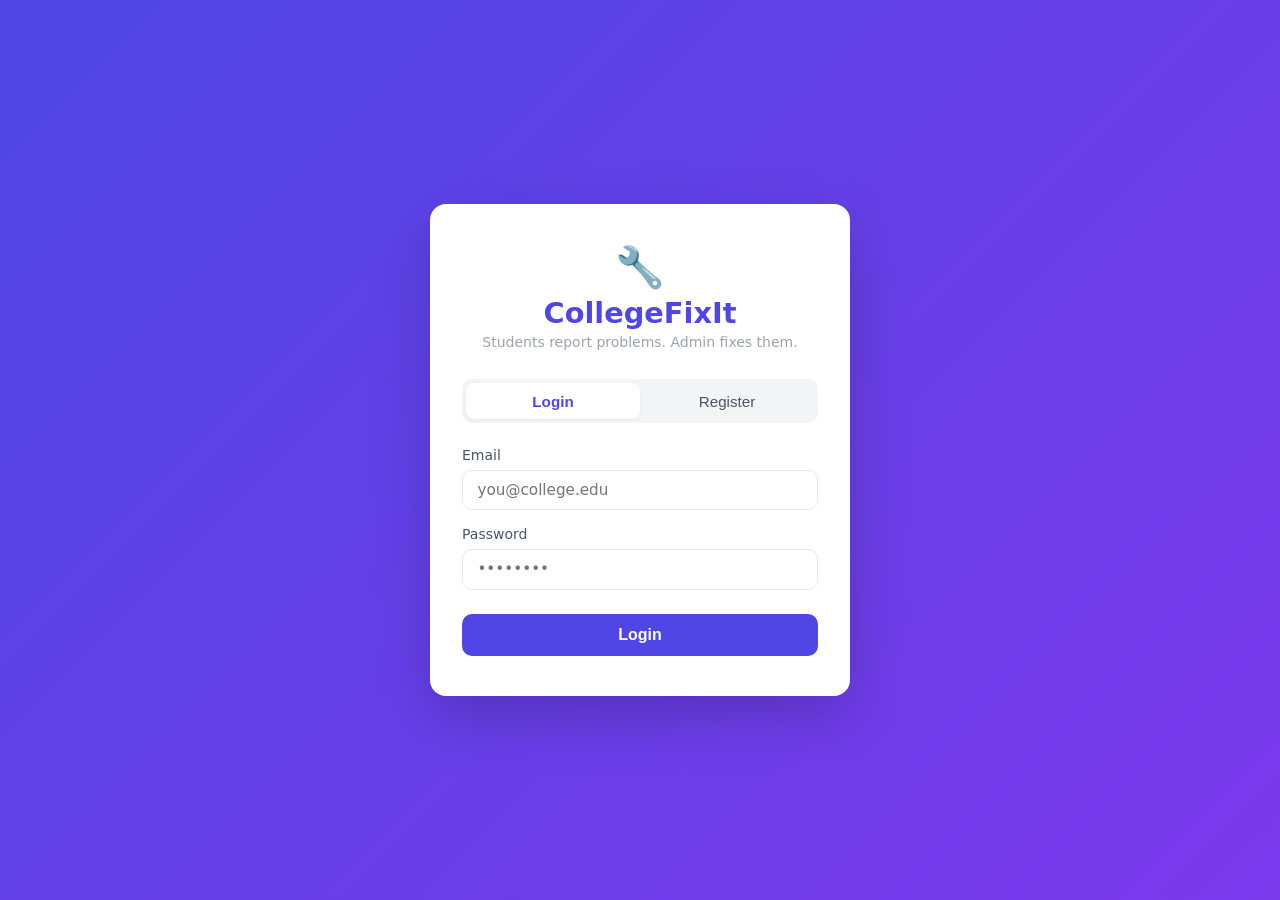
==== index.html @ cdc57f6c "feat: complete frontend for CollegeFixIt complaint tracker" ====
<!DOCTYPE html>
<html lang="en">
<head>
  <meta charset="UTF-8" />
  <meta name="viewport" content="width=device-width, initial-scale=1.0"/>
  <title>CollegeFixIt — Login</title>
  <link rel="stylesheet" href="css/style.css" />
</head>
<body class="auth-page">

  <div class="auth-container">
    <div class="auth-logo">
      <span class="logo-icon">🔧</span>
      <h1>CollegeFixIt</h1>
      <p>Students report problems. Admin fixes them.</p>
    </div>

    <!-- Tab Toggle -->
    <div class="auth-tabs">
      <button class="tab-btn active" id="loginTab" onclick="showTab('login')">Login</button>
      <button class="tab-btn" id="registerTab" onclick="showTab('register')">Register</button>
    </div>

    <!-- Login Form -->
    <form class="auth-form" id="loginForm" onsubmit="handleLogin(event)">
      <div class="form-group">
        <label for="loginEmail">Email</label>
        <input type="email" id="loginEmail" placeholder="you@college.edu" required />
      </div>
      <div class="form-group">
        <label for="loginPassword">Password</label>
        <input type="password" id="loginPassword" placeholder="••••••••" required />
      </div>
      <div id="loginError" class="error-msg hidden"></div>
      <button type="submit" class="btn-primary" id="loginBtn">
        <span class="btn-text">Login</span>
        <span class="btn-loader hidden">⏳</span>
      </button>
    </form>

    <!-- Register Form -->
    <form class="auth-form hidden" id="registerForm" onsubmit="handleRegister(event)">
      <div class="form-group">
        <label for="regName">Full Name</label>
        <input type="text" id="regName" placeholder="John Doe" required />
      </div>
      <div class="form-group">
        <label for="regEmail">Email</label>
        <input type="email" id="regEmail" placeholder="you@college.edu" required />
      </div>
      <div class="form-group">
        <label for="regPassword">Password</label>
        <input type="password" id="regPassword" placeholder="••••••••" required minlength="6" />
      </div>
      <div class="form-group">
        <label for="regRole">Role</label>
        <select id="regRole" required>
          <option value="">-- Select Role --</option>
          <option value="student">Student</option>
          <option value="admin">Admin</option>
        </select>
      </div>
      <div id="registerError" class="error-msg hidden"></div>
      <div id="registerSuccess" class="success-msg hidden"></div>
      <button type="submit" class="btn-primary" id="registerBtn">
        <span class="btn-text">Create Account</span>
        <span class="btn-loader hidden">⏳</span>
      </button>
    </form>
  </div>

  <script src="js/api.js"></script>
  <script src="js/auth.js"></script>
</body>
</html>
---- css/style.css ----
/* =============================================
   CollegeFixIt — Global Styles
   ============================================= */

*, *::before, *::after {
  box-sizing: border-box;
  margin: 0;
  padding: 0;
}

:root {
  --primary:       #4f46e5;
  --primary-dark:  #3730a3;
  --primary-light: #e0e7ff;
  --success:       #16a34a;
  --success-light: #dcfce7;
  --warning:       #d97706;
  --warning-light: #fef3c7;
  --danger:        #dc2626;
  --danger-light:  #fee2e2;
  --info:          #0891b2;
  --info-light:    #cffafe;
  --gray-50:       #f9fafb;
  --gray-100:      #f3f4f6;
  --gray-200:      #e5e7eb;
  --gray-400:      #9ca3af;
  --gray-600:      #4b5563;
  --gray-800:      #1f2937;
  --white:         #ffffff;
  --radius:        10px;
  --shadow:        0 4px 24px rgba(0,0,0,0.08);
  --shadow-sm:     0 1px 4px rgba(0,0,0,0.06);
}

body {
  font-family: 'Segoe UI', system-ui, -apple-system, sans-serif;
  background: var(--gray-50);
  color: var(--gray-800);
  min-height: 100vh;
}

.hidden { display: none !important; }

/* =============================================
   AUTH PAGE
   ============================================= */

.auth-page {
  display: flex;
  align-items: center;
  justify-content: center;
  min-height: 100vh;
  background: linear-gradient(135deg, #4f46e5 0%, #7c3aed 100%);
  padding: 1rem;
}

.auth-container {
  background: var(--white);
  border-radius: 16px;
  padding: 2.5rem 2rem;
  width: 100%;
  max-width: 420px;
  box-shadow: 0 20px 60px rgba(0,0,0,0.2);
}

.auth-logo {
  text-align: center;
  margin-bottom: 1.8rem;
}

.auth-logo .logo-icon {
  font-size: 2.5rem;
}

.auth-logo h1 {
  font-size: 1.8rem;
  font-weight: 700;
  color: var(--primary);
  margin-top: 0.3rem;
}

.auth-logo p {
  color: var(--gray-400);
  font-size: 0.875rem;
  margin-top: 0.25rem;
}

/* Tabs */
.auth-tabs {
  display: flex;
  background: var(--gray-100);
  border-radius: var(--radius);
  padding: 4px;
  margin-bottom: 1.5rem;
}

.tab-btn {
  flex: 1;
  padding: 0.6rem;
  border: none;
  background: transparent;
  border-radius: 8px;
  font-size: 0.95rem;
  font-weight: 500;
  cursor: pointer;
  color: var(--gray-600);
  transition: all 0.2s;
}

.tab-btn.active {
  background: var(--white);
  color: var(--primary);
  box-shadow: var(--shadow-sm);
  font-weight: 600;
}

/* =============================================
   FORMS
   ============================================= */

.form-group {
  margin-bottom: 1rem;
}

.form-group label {
  display: block;
  font-size: 0.875rem;
  font-weight: 500;
  color: var(--gray-600);
  margin-bottom: 0.4rem;
}

.form-group input,
.form-group select,
.form-group textarea {
  width: 100%;
  padding: 0.65rem 0.9rem;
  border: 1.5px solid var(--gray-200);
  border-radius: var(--radius);
  font-size: 0.95rem;
  color: var(--gray-800);
  background: var(--white);
  transition: border-color 0.2s, box-shadow 0.2s;
  outline: none;
  font-family: inherit;
}

.form-group input:focus,
.form-group select:focus,
.form-group textarea:focus {
  border-color: var(--primary);
  box-shadow: 0 0 0 3px var(--primary-light);
}

.form-group textarea {
  resize: vertical;
  min-height: 80px;
}

/* Buttons */
.btn-primary {
  width: 100%;
  padding: 0.75rem;
  background: var(--primary);
  color: var(--white);
  border: none;
  border-radius: var(--radius);
  font-size: 1rem;
  font-weight: 600;
  cursor: pointer;
  transition: background 0.2s, transform 0.1s;
  margin-top: 0.5rem;
}

.btn-primary:hover  { background: var(--primary-dark); }
.btn-primary:active { transform: scale(0.98); }
.btn-primary:disabled { opacity: 0.6; cursor: not-allowed; }

.btn-secondary {
  padding: 0.65rem 1.2rem;
  background: var(--gray-100);
  color: var(--gray-800);
  border: 1.5px solid var(--gray-200);
  border-radius: var(--radius);
  font-size: 0.95rem;
  font-weight: 500;
  cursor: pointer;
  transition: background 0.2s;
}

.btn-secondary:hover { background: var(--gray-200); }

/* Messages */
.error-msg {
  background: var(--danger-light);
  color: var(--danger);
  border-radius: 8px;
  padding: 0.6rem 0.9rem;
  font-size: 0.875rem;
  margin-bottom: 0.75rem;
}

.success-msg {
  background: var(--success-light);
  color: var(--success);
  border-radius: 8px;
  padding: 0.6rem 0.9rem;
  font-size: 0.875rem;
  margin-bottom: 0.75rem;
}

/* =============================================
   NAVBAR
   ============================================= */

.navbar {
  background: var(--white);
  border-bottom: 1px solid var(--gray-200);
  padding: 0 2rem;
  height: 60px;
  display: flex;
  align-items: center;
  justify-content: space-between;
  position: sticky;
  top: 0;
  z-index: 100;
  box-shadow: var(--shadow-sm);
}

.nav-brand {
  font-size: 1.2rem;
  font-weight: 700;
  color: var(--primary);
  display: flex;
  align-items: center;
  gap: 0.4rem;
}

.nav-right {
  display: flex;
  align-items: center;
  gap: 0.75rem;
}

.nav-user {
  font-size: 0.9rem;
  color: var(--gray-600);
  font-weight: 500;
}

.nav-badge {
  background: var(--primary-light);
  color: var(--primary);
  padding: 0.2rem 0.7rem;
  border-radius: 999px;
  font-size: 0.78rem;
  font-weight: 600;
  text-transform: uppercase;
  letter-spacing: 0.05em;
}

.btn-logout {
  padding: 0.4rem 1rem;
  background: transparent;
  color: var(--danger);
  border: 1.5px solid var(--danger);
  border-radius: var(--radius);
  font-size: 0.875rem;
  font-weight: 500;
  cursor: pointer;
  transition: all 0.2s;
}

.btn-logout:hover {
  background: var(--danger-light);
}

/* =============================================
   DASHBOARD LAYOUT
   ============================================= */

.dashboard-page { background: var(--gray-50); }

.container {
  max-width: 1200px;
  margin: 0 auto;
  padding: 2rem 1.5rem;
}

.card {
  background: var(--white);
  border-radius: 14px;
  padding: 1.5rem;
  box-shadow: var(--shadow);
  margin-bottom: 1.5rem;
}

.card h2 {
  font-size: 1.1rem;
  font-weight: 600;
  color: var(--gray-800);
  margin-bottom: 1.2rem;
}

.section-header {
  display: flex;
  align-items: center;
  justify-content: space-between;
  margin-bottom: 1.2rem;
}

.section-header h2 { margin-bottom: 0; }

.btn-refresh {
  background: var(--gray-100);
  border: 1px solid var(--gray-200);
  color: var(--gray-600);
  padding: 0.35rem 0.8rem;
  border-radius: 8px;
  font-size: 0.85rem;
  cursor: pointer;
  transition: background 0.2s;
}

.btn-refresh:hover { background: var(--gray-200); }

/* =============================================
   STATS ROW
   ============================================= */

.stats-row {
  display: grid;
  grid-template-columns: repeat(auto-fit, minmax(160px, 1fr));
  gap: 1rem;
  margin-bottom: 1.5rem;
}

.stat-card {
  background: var(--white);
  border-radius: 14px;
  padding: 1.2rem 1.5rem;
  box-shadow: var(--shadow);
  display: flex;
  flex-direction: column;
  gap: 0.3rem;
}

.stat-card .stat-label {
  font-size: 0.8rem;
  color: var(--gray-400);
  font-weight: 500;
  text-transform: uppercase;
  letter-spacing: 0.05em;
}

.stat-card .stat-value {
  font-size: 2rem;
  font-weight: 700;
}

.stat-card.total   .stat-value { color: var(--primary); }
.stat-card.pending .stat-value { color: var(--warning); }
.stat-card.progress .stat-value { color: var(--info); }
.stat-card.resolved .stat-value { color: var(--success); }

/* =============================================
   ADMIN GRID
   ============================================= */

.admin-grid {
  display: grid;
  grid-template-columns: 320px 1fr;
  gap: 1.5rem;
  align-items: start;
}

@media (max-width: 900px) {
  .admin-grid { grid-template-columns: 1fr; }
}

.chart-card { position: sticky; top: 76px; }

.chart-wrap {
  position: relative;
  height: 260px;
  display: flex;
  align-items: center;
  justify-content: center;
}

/* =============================================
   TABLE
   ============================================= */

.table-wrap {
  overflow-x: auto;
}

table {
  width: 100%;
  border-collapse: collapse;
  font-size: 0.9rem;
}

thead tr {
  background: var(--gray-50);
  border-bottom: 2px solid var(--gray-200);
}

thead th {
  padding: 0.75rem 1rem;
  text-align: left;
  font-weight: 600;
  color: var(--gray-600);
  font-size: 0.8rem;
  text-transform: uppercase;
  letter-spacing: 0.04em;
  white-space: nowrap;
}

tbody tr {
  border-bottom: 1px solid var(--gray-100);
  transition: background 0.15s;
}

tbody tr:hover { background: var(--gray-50); }
tbody tr:last-child { border-bottom: none; }

tbody td {
  padding: 0.85rem 1rem;
  color: var(--gray-800);
  vertical-align: middle;
}

/* Status Badges */
.badge {
  display: inline-block;
  padding: 0.25rem 0.7rem;
  border-radius: 999px;
  font-size: 0.78rem;
  font-weight: 600;
  text-transform: uppercase;
  letter-spacing: 0.04em;
}

.badge-pending   { background: var(--warning-light); color: var(--warning); }
.badge-progress  { background: var(--info-light);    color: var(--info); }
.badge-resolved  { background: var(--success-light); color: var(--success); }

/* Change Status Button */
.btn-status {
  padding: 0.35rem 0.8rem;
  background: var(--primary-light);
  color: var(--primary);
  border: none;
  border-radius: 8px;
  font-size: 0.82rem;
  font-weight: 600;
  cursor: pointer;
  transition: background 0.2s;
  white-space: nowrap;
}

.btn-status:hover { background: #c7d2fe; }

/* =============================================
   LOADER
   ============================================= */

.loader-wrap {
  display: flex;
  justify-content: center;
  padding: 2rem;
}

.loader {
  width: 36px;
  height: 36px;
  border: 3px solid var(--gray-200);
  border-top-color: var(--primary);
  border-radius: 50%;
  animation: spin 0.7s linear infinite;
}

@keyframes spin { to { transform: rotate(360deg); } }

/* =============================================
   EMPTY STATE
   ============================================= */

.empty-state {
  text-align: center;
  padding: 2.5rem 1rem;
  color: var(--gray-400);
}

.empty-state span { font-size: 2.5rem; }
.empty-state p    { margin-top: 0.5rem; font-size: 0.95rem; }

/* =============================================
   MODAL
   ============================================= */

.modal-overlay {
  position: fixed;
  inset: 0;
  background: rgba(0,0,0,0.45);
  display: flex;
  align-items: center;
  justify-content: center;
  z-index: 999;
  padding: 1rem;
}

.modal {
  background: var(--white);
  border-radius: 14px;
  padding: 2rem;
  width: 100%;
  max-width: 380px;
  box-shadow: 0 20px 60px rgba(0,0,0,0.25);
}

.modal h3 {
  font-size: 1.15rem;
  font-weight: 700;
  margin-bottom: 0.5rem;
}

.modal p {
  color: var(--gray-600);
  font-size: 0.9rem;
  margin-bottom: 1.2rem;
}

.modal-actions {
  display: flex;
  gap: 0.75rem;
  justify-content: flex-end;
  margin-top: 1.2rem;
}

.modal-actions .btn-primary {
  width: auto;
  padding: 0.65rem 1.4rem;
  margin-top: 0;
}

/* =============================================
   RESPONSIVE
   ============================================= */

@media (max-width: 600px) {
  .navbar { padding: 0 1rem; }
  .container { padding: 1rem; }
  .card { padding: 1.2rem; }
  .nav-user { display: none; }
}
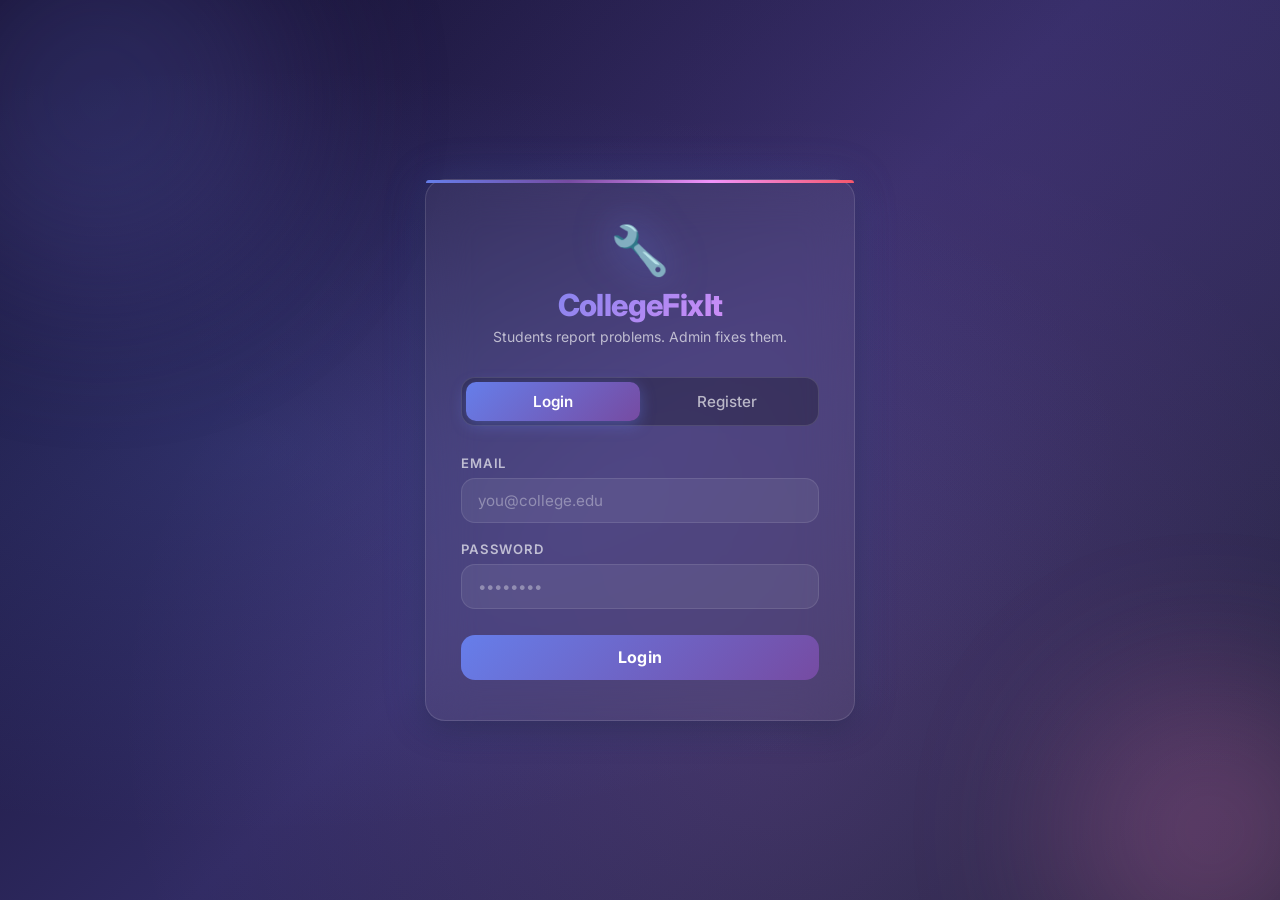
==== commit 570f7f2f: "style: gradient dark theme with glassmorphism UI" ====
--- a/index.html
+++ b/index.html
@@ -4,6 +4,9 @@
   <meta charset="UTF-8" />
   <meta name="viewport" content="width=device-width, initial-scale=1.0"/>
   <title>CollegeFixIt — Login</title>
+  <link rel="preconnect" href="https://fonts.googleapis.com" />
+  <link rel="preconnect" href="https://fonts.gstatic.com" crossorigin />
+  <link href="https://fonts.googleapis.com/css2?family=Inter:wght@400;500;600;700;800&display=swap" rel="stylesheet" />
   <link rel="stylesheet" href="css/style.css" />
 </head>
 <body class="auth-page">
--- a/css/style.css
+++ b/css/style.css
@@ -1,6 +1,8 @@
 /* =============================================
-   CollegeFixIt — Global Styles
-   ============================================= */
+   CollegeFixIt — Gradient Theme
+   ============================================= */
+
+@import url('https://fonts.googleapis.com/css2?family=Inter:wght@400;500;600;700;800&display=swap');
 
 *, *::before, *::after {
   box-sizing: border-box;
@@ -9,37 +11,99 @@
 }
 
 :root {
-  --primary:       #4f46e5;
-  --primary-dark:  #3730a3;
-  --primary-light: #e0e7ff;
-  --success:       #16a34a;
-  --success-light: #dcfce7;
-  --warning:       #d97706;
-  --warning-light: #fef3c7;
-  --danger:        #dc2626;
-  --danger-light:  #fee2e2;
-  --info:          #0891b2;
-  --info-light:    #cffafe;
-  --gray-50:       #f9fafb;
-  --gray-100:      #f3f4f6;
-  --gray-200:      #e5e7eb;
-  --gray-400:      #9ca3af;
-  --gray-600:      #4b5563;
-  --gray-800:      #1f2937;
-  --white:         #ffffff;
-  --radius:        10px;
-  --shadow:        0 4px 24px rgba(0,0,0,0.08);
-  --shadow-sm:     0 1px 4px rgba(0,0,0,0.06);
+  --grad-1:        #667eea;
+  --grad-2:        #764ba2;
+  --grad-3:        #f093fb;
+  --grad-4:        #f5576c;
+  --grad-5:        #4facfe;
+  --grad-6:        #00f2fe;
+
+  --primary:       #667eea;
+  --primary-dark:  #5a67d8;
+  --primary-light: rgba(102,126,234,0.15);
+
+  --success:       #48bb78;
+  --success-light: rgba(72,187,120,0.15);
+  --warning:       #ed8936;
+  --warning-light: rgba(237,137,54,0.15);
+  --danger:        #fc5c7d;
+  --danger-light:  rgba(252,92,125,0.15);
+  --info:          #4facfe;
+  --info-light:    rgba(79,172,254,0.15);
+
+  --dark:          #0f0c29;
+  --dark-2:        #1a1a2e;
+  --dark-3:        #16213e;
+  --card-bg:       rgba(255,255,255,0.07);
+  --card-border:   rgba(255,255,255,0.12);
+  --text-primary:  #ffffff;
+  --text-secondary:rgba(255,255,255,0.65);
+  --text-muted:    rgba(255,255,255,0.35);
+
+  --radius:        14px;
+  --radius-lg:     20px;
+  --shadow:        0 8px 32px rgba(0,0,0,0.3);
+  --shadow-glow:   0 0 40px rgba(102,126,234,0.25);
+  --transition:    all 0.25s cubic-bezier(0.4,0,0.2,1);
 }
 
 body {
-  font-family: 'Segoe UI', system-ui, -apple-system, sans-serif;
-  background: var(--gray-50);
-  color: var(--gray-800);
+  font-family: 'Inter', system-ui, sans-serif;
+  background: var(--dark);
+  color: var(--text-primary);
   min-height: 100vh;
 }
 
 .hidden { display: none !important; }
+
+/* ── Scrollbar ── */
+::-webkit-scrollbar { width: 6px; height: 6px; }
+::-webkit-scrollbar-track { background: transparent; }
+::-webkit-scrollbar-thumb { background: rgba(255,255,255,0.2); border-radius: 99px; }
+
+/* =============================================
+   ANIMATED BACKGROUND
+   ============================================= */
+
+.auth-page,
+.dashboard-page {
+  background:
+    radial-gradient(ellipse at 20% 50%, rgba(102,126,234,0.18) 0%, transparent 60%),
+    radial-gradient(ellipse at 80% 20%, rgba(118,75,162,0.18) 0%, transparent 60%),
+    radial-gradient(ellipse at 60% 80%, rgba(240,147,251,0.12) 0%, transparent 60%),
+    linear-gradient(135deg, #0f0c29 0%, #302b63 50%, #24243e 100%);
+  min-height: 100vh;
+}
+
+/* Floating orbs */
+.auth-page::before,
+.auth-page::after {
+  content: '';
+  position: fixed;
+  border-radius: 50%;
+  filter: blur(80px);
+  opacity: 0.25;
+  pointer-events: none;
+  animation: float 8s ease-in-out infinite;
+}
+
+.auth-page::before {
+  width: 400px; height: 400px;
+  background: radial-gradient(circle, #667eea, #764ba2);
+  top: -100px; left: -100px;
+}
+
+.auth-page::after {
+  width: 300px; height: 300px;
+  background: radial-gradient(circle, #f093fb, #f5576c);
+  bottom: -80px; right: -80px;
+  animation-delay: -4s;
+}
+
+@keyframes float {
+  0%, 100% { transform: translateY(0) scale(1); }
+  50%       { transform: translateY(-30px) scale(1.05); }
+}
 
 /* =============================================
    AUTH PAGE
@@ -49,69 +113,97 @@
   display: flex;
   align-items: center;
   justify-content: center;
-  min-height: 100vh;
-  background: linear-gradient(135deg, #4f46e5 0%, #7c3aed 100%);
-  padding: 1rem;
+  padding: 1.5rem;
+  position: relative;
 }
 
 .auth-container {
-  background: var(--white);
-  border-radius: 16px;
-  padding: 2.5rem 2rem;
+  background: rgba(255,255,255,0.06);
+  backdrop-filter: blur(24px);
+  -webkit-backdrop-filter: blur(24px);
+  border: 1px solid rgba(255,255,255,0.12);
+  border-radius: var(--radius-lg);
+  padding: 2.5rem 2.2rem;
   width: 100%;
-  max-width: 420px;
-  box-shadow: 0 20px 60px rgba(0,0,0,0.2);
+  max-width: 430px;
+  box-shadow: var(--shadow), var(--shadow-glow);
+  position: relative;
+  z-index: 1;
+}
+
+/* Gradient top border accent */
+.auth-container::before {
+  content: '';
+  position: absolute;
+  top: 0; left: 0; right: 0;
+  height: 3px;
+  background: linear-gradient(90deg, #667eea, #764ba2, #f093fb, #f5576c);
+  border-radius: var(--radius-lg) var(--radius-lg) 0 0;
 }
 
 .auth-logo {
   text-align: center;
-  margin-bottom: 1.8rem;
+  margin-bottom: 2rem;
 }
 
 .auth-logo .logo-icon {
-  font-size: 2.5rem;
+  font-size: 3rem;
+  display: block;
+  filter: drop-shadow(0 0 20px rgba(102,126,234,0.6));
+  animation: pulse-glow 3s ease-in-out infinite;
+}
+
+@keyframes pulse-glow {
+  0%, 100% { filter: drop-shadow(0 0 20px rgba(102,126,234,0.6)); }
+  50%       { filter: drop-shadow(0 0 35px rgba(240,147,251,0.8)); }
 }
 
 .auth-logo h1 {
-  font-size: 1.8rem;
-  font-weight: 700;
-  color: var(--primary);
+  font-size: 1.9rem;
+  font-weight: 800;
+  background: linear-gradient(135deg, #667eea, #f093fb);
+  -webkit-background-clip: text;
+  -webkit-text-fill-color: transparent;
+  background-clip: text;
+  margin-top: 0.5rem;
+  letter-spacing: -0.02em;
+}
+
+.auth-logo p {
+  color: var(--text-secondary);
+  font-size: 0.875rem;
   margin-top: 0.3rem;
-}
-
-.auth-logo p {
-  color: var(--gray-400);
-  font-size: 0.875rem;
-  margin-top: 0.25rem;
 }
 
 /* Tabs */
 .auth-tabs {
   display: flex;
-  background: var(--gray-100);
+  background: rgba(0,0,0,0.25);
+  border: 1px solid var(--card-border);
   border-radius: var(--radius);
   padding: 4px;
-  margin-bottom: 1.5rem;
+  margin-bottom: 1.8rem;
 }
 
 .tab-btn {
   flex: 1;
-  padding: 0.6rem;
+  padding: 0.65rem;
   border: none;
   background: transparent;
-  border-radius: 8px;
+  border-radius: 10px;
   font-size: 0.95rem;
   font-weight: 500;
   cursor: pointer;
-  color: var(--gray-600);
-  transition: all 0.2s;
+  color: var(--text-secondary);
+  transition: var(--transition);
+  font-family: inherit;
 }
 
 .tab-btn.active {
-  background: var(--white);
-  color: var(--primary);
-  box-shadow: var(--shadow-sm);
+  background: linear-gradient(135deg, #667eea, #764ba2);
+  color: #fff;
   font-weight: 600;
+  box-shadow: 0 4px 15px rgba(102,126,234,0.4);
 }
 
 /* =============================================
@@ -119,92 +211,129 @@
    ============================================= */
 
 .form-group {
-  margin-bottom: 1rem;
+  margin-bottom: 1.1rem;
 }
 
 .form-group label {
   display: block;
-  font-size: 0.875rem;
-  font-weight: 500;
-  color: var(--gray-600);
-  margin-bottom: 0.4rem;
+  font-size: 0.82rem;
+  font-weight: 600;
+  color: var(--text-secondary);
+  margin-bottom: 0.45rem;
+  text-transform: uppercase;
+  letter-spacing: 0.06em;
 }
 
 .form-group input,
 .form-group select,
 .form-group textarea {
   width: 100%;
-  padding: 0.65rem 0.9rem;
-  border: 1.5px solid var(--gray-200);
+  padding: 0.75rem 1rem;
+  background: rgba(255,255,255,0.07);
+  border: 1.5px solid rgba(255,255,255,0.1);
   border-radius: var(--radius);
   font-size: 0.95rem;
-  color: var(--gray-800);
-  background: var(--white);
-  transition: border-color 0.2s, box-shadow 0.2s;
+  color: var(--text-primary);
+  transition: var(--transition);
   outline: none;
   font-family: inherit;
+}
+
+.form-group input::placeholder,
+.form-group textarea::placeholder {
+  color: var(--text-muted);
+}
+
+.form-group select option {
+  background: #302b63;
+  color: #fff;
 }
 
 .form-group input:focus,
 .form-group select:focus,
 .form-group textarea:focus {
-  border-color: var(--primary);
-  box-shadow: 0 0 0 3px var(--primary-light);
+  border-color: #667eea;
+  background: rgba(102,126,234,0.1);
+  box-shadow: 0 0 0 3px rgba(102,126,234,0.2);
 }
 
 .form-group textarea {
   resize: vertical;
-  min-height: 80px;
+  min-height: 85px;
 }
 
 /* Buttons */
 .btn-primary {
   width: 100%;
-  padding: 0.75rem;
-  background: var(--primary);
-  color: var(--white);
+  padding: 0.8rem;
+  background: linear-gradient(135deg, #667eea 0%, #764ba2 100%);
+  color: #fff;
   border: none;
   border-radius: var(--radius);
   font-size: 1rem;
-  font-weight: 600;
+  font-weight: 700;
   cursor: pointer;
-  transition: background 0.2s, transform 0.1s;
+  transition: var(--transition);
   margin-top: 0.5rem;
-}
-
-.btn-primary:hover  { background: var(--primary-dark); }
-.btn-primary:active { transform: scale(0.98); }
-.btn-primary:disabled { opacity: 0.6; cursor: not-allowed; }
+  font-family: inherit;
+  letter-spacing: 0.02em;
+  position: relative;
+  overflow: hidden;
+}
+
+.btn-primary::after {
+  content: '';
+  position: absolute;
+  inset: 0;
+  background: linear-gradient(135deg, rgba(255,255,255,0.15), transparent);
+  opacity: 0;
+  transition: opacity 0.2s;
+}
+
+.btn-primary:hover {
+  transform: translateY(-2px);
+  box-shadow: 0 8px 25px rgba(102,126,234,0.5);
+}
+
+.btn-primary:hover::after { opacity: 1; }
+.btn-primary:active { transform: translateY(0); }
+.btn-primary:disabled { opacity: 0.5; cursor: not-allowed; transform: none; }
 
 .btn-secondary {
-  padding: 0.65rem 1.2rem;
-  background: var(--gray-100);
-  color: var(--gray-800);
-  border: 1.5px solid var(--gray-200);
+  padding: 0.65rem 1.3rem;
+  background: rgba(255,255,255,0.08);
+  color: var(--text-primary);
+  border: 1px solid var(--card-border);
   border-radius: var(--radius);
-  font-size: 0.95rem;
+  font-size: 0.9rem;
   font-weight: 500;
   cursor: pointer;
-  transition: background 0.2s;
-}
-
-.btn-secondary:hover { background: var(--gray-200); }
+  transition: var(--transition);
+  font-family: inherit;
+}
+
+.btn-secondary:hover {
+  background: rgba(255,255,255,0.14);
+  border-color: rgba(255,255,255,0.25);
+}
 
 /* Messages */
 .error-msg {
   background: var(--danger-light);
-  color: var(--danger);
-  border-radius: 8px;
-  padding: 0.6rem 0.9rem;
+  border: 1px solid rgba(252,92,125,0.3);
+  color: #fc5c7d;
+  border-radius: var(--radius);
+  padding: 0.65rem 1rem;
   font-size: 0.875rem;
   margin-bottom: 0.75rem;
 }
 
 .success-msg {
   background: var(--success-light);
-  color: var(--success);
-  border-radius: 8px;
-  padding: 0.6rem 0.9rem;
+  border: 1px solid rgba(72,187,120,0.3);
+  color: #68d391;
+  border-radius: var(--radius);
+  padding: 0.65rem 1rem;
   font-size: 0.875rem;
   margin-bottom: 0.75rem;
 }
@@ -214,115 +343,143 @@
    ============================================= */
 
 .navbar {
-  background: var(--white);
-  border-bottom: 1px solid var(--gray-200);
+  background: rgba(15,12,41,0.8);
+  backdrop-filter: blur(20px);
+  -webkit-backdrop-filter: blur(20px);
+  border-bottom: 1px solid rgba(255,255,255,0.08);
   padding: 0 2rem;
-  height: 60px;
+  height: 64px;
   display: flex;
   align-items: center;
   justify-content: space-between;
   position: sticky;
   top: 0;
   z-index: 100;
-  box-shadow: var(--shadow-sm);
 }
 
 .nav-brand {
-  font-size: 1.2rem;
-  font-weight: 700;
-  color: var(--primary);
+  font-size: 1.25rem;
+  font-weight: 800;
+  background: linear-gradient(135deg, #667eea, #f093fb);
+  -webkit-background-clip: text;
+  -webkit-text-fill-color: transparent;
+  background-clip: text;
   display: flex;
   align-items: center;
-  gap: 0.4rem;
+  gap: 0.5rem;
+  letter-spacing: -0.02em;
 }
 
 .nav-right {
   display: flex;
   align-items: center;
-  gap: 0.75rem;
+  gap: 0.85rem;
 }
 
 .nav-user {
   font-size: 0.9rem;
-  color: var(--gray-600);
+  color: var(--text-secondary);
   font-weight: 500;
 }
 
 .nav-badge {
-  background: var(--primary-light);
-  color: var(--primary);
-  padding: 0.2rem 0.7rem;
+  background: linear-gradient(135deg, #667eea, #764ba2);
+  color: #fff;
+  padding: 0.22rem 0.8rem;
   border-radius: 999px;
-  font-size: 0.78rem;
+  font-size: 0.75rem;
+  font-weight: 700;
+  text-transform: uppercase;
+  letter-spacing: 0.07em;
+  box-shadow: 0 2px 10px rgba(102,126,234,0.4);
+}
+
+.btn-logout {
+  padding: 0.42rem 1rem;
+  background: transparent;
+  color: #fc5c7d;
+  border: 1.5px solid rgba(252,92,125,0.4);
+  border-radius: var(--radius);
+  font-size: 0.85rem;
   font-weight: 600;
-  text-transform: uppercase;
-  letter-spacing: 0.05em;
-}
-
-.btn-logout {
-  padding: 0.4rem 1rem;
-  background: transparent;
-  color: var(--danger);
-  border: 1.5px solid var(--danger);
-  border-radius: var(--radius);
-  font-size: 0.875rem;
-  font-weight: 500;
   cursor: pointer;
-  transition: all 0.2s;
+  transition: var(--transition);
+  font-family: inherit;
 }
 
 .btn-logout:hover {
   background: var(--danger-light);
+  border-color: #fc5c7d;
 }
 
 /* =============================================
    DASHBOARD LAYOUT
    ============================================= */
 
-.dashboard-page { background: var(--gray-50); }
-
 .container {
-  max-width: 1200px;
+  max-width: 1240px;
   margin: 0 auto;
   padding: 2rem 1.5rem;
 }
 
 .card {
-  background: var(--white);
-  border-radius: 14px;
-  padding: 1.5rem;
+  background: rgba(255,255,255,0.05);
+  backdrop-filter: blur(16px);
+  -webkit-backdrop-filter: blur(16px);
+  border: 1px solid rgba(255,255,255,0.1);
+  border-radius: var(--radius-lg);
+  padding: 1.6rem;
+  margin-bottom: 1.5rem;
   box-shadow: var(--shadow);
-  margin-bottom: 1.5rem;
+  position: relative;
+  overflow: hidden;
+}
+
+/* Subtle gradient shimmer on cards */
+.card::before {
+  content: '';
+  position: absolute;
+  top: 0; left: 0; right: 0;
+  height: 1px;
+  background: linear-gradient(90deg, transparent, rgba(255,255,255,0.2), transparent);
 }
 
 .card h2 {
-  font-size: 1.1rem;
-  font-weight: 600;
-  color: var(--gray-800);
-  margin-bottom: 1.2rem;
+  font-size: 1.05rem;
+  font-weight: 700;
+  color: var(--text-primary);
+  margin-bottom: 1.3rem;
+  display: flex;
+  align-items: center;
+  gap: 0.5rem;
 }
 
 .section-header {
   display: flex;
   align-items: center;
   justify-content: space-between;
-  margin-bottom: 1.2rem;
+  margin-bottom: 1.3rem;
 }
 
 .section-header h2 { margin-bottom: 0; }
 
 .btn-refresh {
-  background: var(--gray-100);
-  border: 1px solid var(--gray-200);
-  color: var(--gray-600);
-  padding: 0.35rem 0.8rem;
+  background: rgba(255,255,255,0.07);
+  border: 1px solid rgba(255,255,255,0.12);
+  color: var(--text-secondary);
+  padding: 0.38rem 0.9rem;
   border-radius: 8px;
-  font-size: 0.85rem;
+  font-size: 0.83rem;
   cursor: pointer;
-  transition: background 0.2s;
-}
-
-.btn-refresh:hover { background: var(--gray-200); }
+  transition: var(--transition);
+  font-family: inherit;
+}
+
+.btn-refresh:hover {
+  background: rgba(102,126,234,0.2);
+  border-color: rgba(102,126,234,0.4);
+  color: #fff;
+}
 
 /* =============================================
    STATS ROW
@@ -336,32 +493,64 @@
 }
 
 .stat-card {
-  background: var(--white);
-  border-radius: 14px;
-  padding: 1.2rem 1.5rem;
+  border-radius: var(--radius-lg);
+  padding: 1.4rem 1.5rem;
+  display: flex;
+  flex-direction: column;
+  gap: 0.4rem;
+  position: relative;
+  overflow: hidden;
+  border: 1px solid rgba(255,255,255,0.1);
   box-shadow: var(--shadow);
-  display: flex;
-  flex-direction: column;
-  gap: 0.3rem;
-}
+}
+
+.stat-card::after {
+  content: '';
+  position: absolute;
+  bottom: -20px; right: -20px;
+  width: 80px; height: 80px;
+  border-radius: 50%;
+  opacity: 0.15;
+}
+
+.stat-card.total {
+  background: linear-gradient(135deg, rgba(102,126,234,0.25), rgba(118,75,162,0.25));
+}
+.stat-card.total::after { background: #667eea; }
+
+.stat-card.pending {
+  background: linear-gradient(135deg, rgba(237,137,54,0.2), rgba(245,87,108,0.2));
+}
+.stat-card.pending::after { background: #ed8936; }
+
+.stat-card.progress {
+  background: linear-gradient(135deg, rgba(79,172,254,0.2), rgba(0,242,254,0.2));
+}
+.stat-card.progress::after { background: #4facfe; }
+
+.stat-card.resolved {
+  background: linear-gradient(135deg, rgba(72,187,120,0.2), rgba(56,178,172,0.2));
+}
+.stat-card.resolved::after { background: #48bb78; }
 
 .stat-card .stat-label {
-  font-size: 0.8rem;
-  color: var(--gray-400);
-  font-weight: 500;
+  font-size: 0.75rem;
+  color: var(--text-secondary);
+  font-weight: 600;
   text-transform: uppercase;
-  letter-spacing: 0.05em;
+  letter-spacing: 0.07em;
 }
 
 .stat-card .stat-value {
-  font-size: 2rem;
-  font-weight: 700;
-}
-
-.stat-card.total   .stat-value { color: var(--primary); }
-.stat-card.pending .stat-value { color: var(--warning); }
-.stat-card.progress .stat-value { color: var(--info); }
-.stat-card.resolved .stat-value { color: var(--success); }
+  font-size: 2.2rem;
+  font-weight: 800;
+  line-height: 1;
+}
+
+.stat-card.total    .stat-value { color: #a5b4fc; }
+.stat-card.pending  .stat-value { color: #fbd38d; }
+.stat-card.progress .stat-value { color: #90cdf4; }
+.stat-card.resolved .stat-value { color: #9ae6b4; }
 
 /* =============================================
    ADMIN GRID
@@ -369,20 +558,20 @@
 
 .admin-grid {
   display: grid;
-  grid-template-columns: 320px 1fr;
+  grid-template-columns: 300px 1fr;
   gap: 1.5rem;
   align-items: start;
 }
 
-@media (max-width: 900px) {
+@media (max-width: 960px) {
   .admin-grid { grid-template-columns: 1fr; }
 }
 
-.chart-card { position: sticky; top: 76px; }
+.chart-card { position: sticky; top: 80px; }
 
 .chart-wrap {
   position: relative;
-  height: 260px;
+  height: 250px;
   display: flex;
   align-items: center;
   justify-content: center;
@@ -392,76 +581,108 @@
    TABLE
    ============================================= */
 
-.table-wrap {
-  overflow-x: auto;
-}
+.table-wrap { overflow-x: auto; }
 
 table {
   width: 100%;
   border-collapse: collapse;
-  font-size: 0.9rem;
+  font-size: 0.88rem;
 }
 
 thead tr {
-  background: var(--gray-50);
-  border-bottom: 2px solid var(--gray-200);
+  border-bottom: 1px solid rgba(255,255,255,0.1);
 }
 
 thead th {
   padding: 0.75rem 1rem;
   text-align: left;
   font-weight: 600;
-  color: var(--gray-600);
-  font-size: 0.8rem;
+  color: var(--text-muted);
+  font-size: 0.75rem;
   text-transform: uppercase;
-  letter-spacing: 0.04em;
+  letter-spacing: 0.07em;
   white-space: nowrap;
 }
 
 tbody tr {
-  border-bottom: 1px solid var(--gray-100);
+  border-bottom: 1px solid rgba(255,255,255,0.05);
   transition: background 0.15s;
 }
 
-tbody tr:hover { background: var(--gray-50); }
+tbody tr:hover {
+  background: rgba(102,126,234,0.08);
+}
+
 tbody tr:last-child { border-bottom: none; }
 
 tbody td {
-  padding: 0.85rem 1rem;
-  color: var(--gray-800);
+  padding: 0.9rem 1rem;
+  color: var(--text-primary);
   vertical-align: middle;
+}
+
+tbody td strong {
+  font-weight: 600;
+  color: #fff;
+}
+
+.desc-cell {
+  color: var(--text-secondary) !important;
+  max-width: 220px;
+  white-space: nowrap;
+  overflow: hidden;
+  text-overflow: ellipsis;
 }
 
 /* Status Badges */
 .badge {
   display: inline-block;
-  padding: 0.25rem 0.7rem;
+  padding: 0.28rem 0.75rem;
   border-radius: 999px;
-  font-size: 0.78rem;
-  font-weight: 600;
+  font-size: 0.75rem;
+  font-weight: 700;
   text-transform: uppercase;
-  letter-spacing: 0.04em;
-}
-
-.badge-pending   { background: var(--warning-light); color: var(--warning); }
-.badge-progress  { background: var(--info-light);    color: var(--info); }
-.badge-resolved  { background: var(--success-light); color: var(--success); }
+  letter-spacing: 0.05em;
+  border: 1px solid transparent;
+}
+
+.badge-pending  {
+  background: rgba(237,137,54,0.15);
+  color: #fbd38d;
+  border-color: rgba(237,137,54,0.3);
+}
+.badge-progress {
+  background: rgba(79,172,254,0.15);
+  color: #90cdf4;
+  border-color: rgba(79,172,254,0.3);
+}
+.badge-resolved {
+  background: rgba(72,187,120,0.15);
+  color: #9ae6b4;
+  border-color: rgba(72,187,120,0.3);
+}
 
 /* Change Status Button */
 .btn-status {
-  padding: 0.35rem 0.8rem;
-  background: var(--primary-light);
-  color: var(--primary);
-  border: none;
+  padding: 0.38rem 0.85rem;
+  background: rgba(102,126,234,0.15);
+  color: #a5b4fc;
+  border: 1px solid rgba(102,126,234,0.3);
   border-radius: 8px;
-  font-size: 0.82rem;
+  font-size: 0.8rem;
   font-weight: 600;
   cursor: pointer;
-  transition: background 0.2s;
+  transition: var(--transition);
   white-space: nowrap;
-}
-
-.btn-status:hover { background: #c7d2fe; }
+  font-family: inherit;
+}
+
+.btn-status:hover {
+  background: rgba(102,126,234,0.3);
+  border-color: rgba(102,126,234,0.6);
+  color: #fff;
+  transform: translateY(-1px);
+}
 
 /* =============================================
    LOADER
@@ -470,14 +691,14 @@
 .loader-wrap {
   display: flex;
   justify-content: center;
-  padding: 2rem;
+  padding: 2.5rem;
 }
 
 .loader {
-  width: 36px;
-  height: 36px;
-  border: 3px solid var(--gray-200);
-  border-top-color: var(--primary);
+  width: 38px;
+  height: 38px;
+  border: 3px solid rgba(255,255,255,0.1);
+  border-top-color: #667eea;
   border-radius: 50%;
   animation: spin 0.7s linear infinite;
 }
@@ -490,12 +711,12 @@
 
 .empty-state {
   text-align: center;
-  padding: 2.5rem 1rem;
-  color: var(--gray-400);
-}
-
-.empty-state span { font-size: 2.5rem; }
-.empty-state p    { margin-top: 0.5rem; font-size: 0.95rem; }
+  padding: 3rem 1rem;
+  color: var(--text-muted);
+}
+
+.empty-state span { font-size: 2.8rem; }
+.empty-state p    { margin-top: 0.6rem; font-size: 0.95rem; }
 
 /* =============================================
    MODAL
@@ -504,7 +725,8 @@
 .modal-overlay {
   position: fixed;
   inset: 0;
-  background: rgba(0,0,0,0.45);
+  background: rgba(0,0,0,0.6);
+  backdrop-filter: blur(6px);
   display: flex;
   align-items: center;
   justify-content: center;
@@ -513,36 +735,49 @@
 }
 
 .modal {
-  background: var(--white);
-  border-radius: 14px;
+  background: rgba(30,27,75,0.95);
+  backdrop-filter: blur(24px);
+  border: 1px solid rgba(255,255,255,0.12);
+  border-radius: var(--radius-lg);
   padding: 2rem;
   width: 100%;
-  max-width: 380px;
-  box-shadow: 0 20px 60px rgba(0,0,0,0.25);
+  max-width: 390px;
+  box-shadow: 0 25px 60px rgba(0,0,0,0.5), var(--shadow-glow);
+  position: relative;
+}
+
+.modal::before {
+  content: '';
+  position: absolute;
+  top: 0; left: 0; right: 0;
+  height: 3px;
+  background: linear-gradient(90deg, #667eea, #764ba2, #f093fb);
+  border-radius: var(--radius-lg) var(--radius-lg) 0 0;
 }
 
 .modal h3 {
-  font-size: 1.15rem;
+  font-size: 1.2rem;
   font-weight: 700;
   margin-bottom: 0.5rem;
+  color: #fff;
 }
 
 .modal p {
-  color: var(--gray-600);
+  color: var(--text-secondary);
   font-size: 0.9rem;
-  margin-bottom: 1.2rem;
+  margin-bottom: 1.3rem;
 }
 
 .modal-actions {
   display: flex;
   gap: 0.75rem;
   justify-content: flex-end;
-  margin-top: 1.2rem;
+  margin-top: 1.3rem;
 }
 
 .modal-actions .btn-primary {
   width: auto;
-  padding: 0.65rem 1.4rem;
+  padding: 0.65rem 1.5rem;
   margin-top: 0;
 }
 
@@ -555,4 +790,5 @@
   .container { padding: 1rem; }
   .card { padding: 1.2rem; }
   .nav-user { display: none; }
-}
+  .stats-row { grid-template-columns: 1fr 1fr; }
+}
